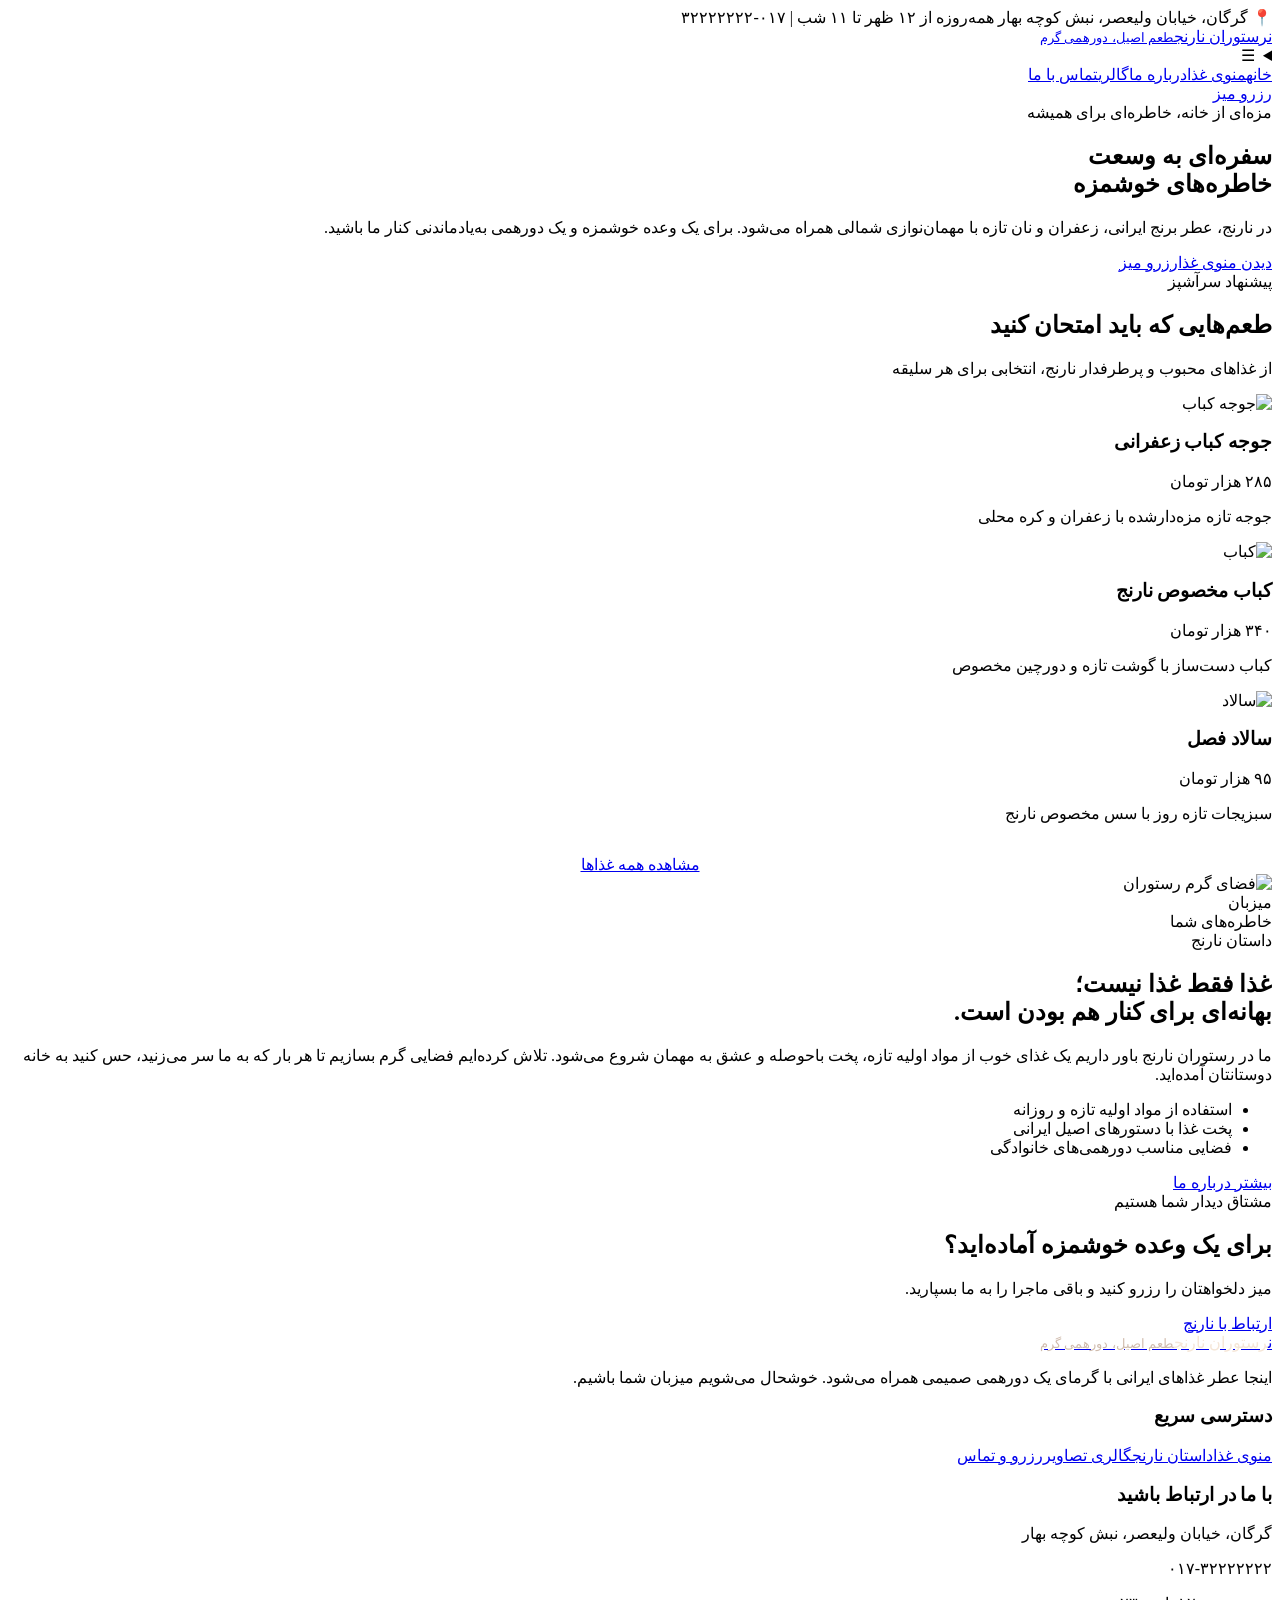
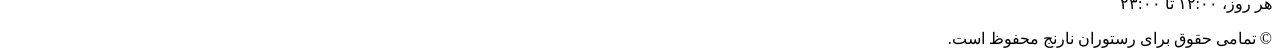
==== index.html @ c62c5a20 "Add files via upload" ====
<!DOCTYPE html>
<html lang="fa" dir="rtl">

<head>
    <meta charset="UTF-8">
    <meta name="viewport" content="width=device-width, initial-scale=1.0">
    <meta name="description" content="رستوران نارنج؛ تجربه‌ای خوش‌طعم از غذاهای ایرانی">
    <title>خانه | رستوران نارنج</title>
    <link rel="stylesheet" href="css/style.css">
</head>

<body>
    <div class="topline">
        <div class="container">
            <span>📍 گرگان، خیابان ولیعصر، نبش کوچه بهار</span>
            <span>همه‌روزه از ۱۲ ظهر تا ۱۱ شب |
                ۰۱۷-۳۲۲۲۲۲۲۲</span>
            </div>
    </div>
    <header>
        <div class="container nav">
            <a class="brand" href="index.html"><span class="brand-mark">ن</span><span>رستوران نارنج<small>طعم اصیل،
                        دورهمی گرم</small></span></a>
            <details class="mobile-menu">
                <summary>☰</summary>
                <nav class="nav-links">
                    <a href="index.html">خانه</a><a href="menu.html">منوی غذا</a><a href="about.html">درباره ما</a><a
                        href="gallery.html">گالری</a><a href="contact.html">تماس با ما</a>
                </nav>
            </details>
            <nav class="nav-links desktop-links"><a href="index.html">خانه</a><a href="menu.html">منوی غذا</a><a
                    href="about.html">درباره ما</a><a href="gallery.html">گالری</a><a href="contact.html">تماس با ما</a>
            </nav>
            <a class="nav-cta" href="contact.html">رزرو میز </a>
        </div>
    </header>

    <main>
        <section class="hero">
            <div class="container">
                <div class="hero-content"><span class="eyebrow">مزه‌ای از خانه، خاطره‌ای برای همیشه</span>
                    <h1>سفره‌ای به وسعت<br>خاطره‌های خوشمزه</h1>
                    <p>در نارنج، عطر برنج ایرانی، زعفران و نان تازه با مهمان‌نوازی شمالی همراه می‌شود. برای یک وعده
                        خوشمزه و یک دورهمی به‌یادماندنی کنار ما باشید.</p>
                    <div class="hero-actions"><a class="btn" href="menu.html">دیدن منوی غذا</a><a class="btn light"
                            href="contact.html">رزرو میز</a></div>
                </div>
            </div>
        </section>
        <section class="section">
            <div class="container">
                <div class="section-head"><span class="eyebrow">پیشنهاد سرآشپز</span>
                    <h2>طعم‌هایی که باید امتحان کنید</h2>
                    <p>از غذاهای محبوب و پرطرفدار نارنج، انتخابی برای هر سلیقه</p>
                </div>
                <div class="grid food-grid">
                    <article class="food-card"><img
                            src="https://images.unsplash.com/photo-1562967914-608f82629710?auto=format&fit=crop&w=700&q=80"
                            alt="جوجه کباب">
                        <div class="body">
                            <div class="food-title">
                                <h3>جوجه کباب زعفرانی</h3><span class="price">۲۸۵ هزار تومان</span>
                            </div>
                            <p>جوجه تازه مزه‌دارشده با زعفران و کره محلی</p>
                        </div>
                    </article>
                    <article class="food-card"><img
                            src="https://images.unsplash.com/photo-1544025162-d76694265947?auto=format&fit=crop&w=700&q=80"
                            alt="کباب">
                        <div class="body">
                            <div class="food-title">
                                <h3>کباب مخصوص نارنج</h3><span class="price">۳۴۰ هزار تومان</span>
                            </div>
                            <p>کباب دست‌ساز با گوشت تازه و دورچین مخصوص</p>
                        </div>
                    </article>
                    <article class="food-card"><img
                            src="https://images.unsplash.com/photo-1512621776951-a57141f2eefd?auto=format&fit=crop&w=700&q=80"
                            alt="سالاد">
                        <div class="body">
                            <div class="food-title">
                                <h3>سالاد فصل</h3><span class="price">۹۵ هزار تومان</span>
                            </div>
                            <p>سبزیجات تازه روز با سس مخصوص نارنج</p>
                        </div>
                    </article>
                </div>
                <div style="text-align:center;margin-top:32px"><a class="btn outline" href="menu.html">مشاهده همه
                        غذاها</a></div>
            </div>
        </section>
        <section class="section soft">
            <div class="container split">
                <div class="split-img"><img
                        src="https://images.unsplash.com/photo-1559339352-11d035aa65de?auto=format&fit=crop&w=900&q=85"
                        alt="فضای گرم رستوران">
                    <div class="stamp">میزبان<br>خاطره‌های شما</div>
                </div>
                <div class="split-copy"><span class="eyebrow">داستان نارنج</span>
                    <h2>غذا فقط غذا نیست؛<br>بهانه‌ای برای کنار هم بودن است.</h2>
                    <p>ما در رستوران نارنج باور داریم یک غذای خوب از مواد اولیه تازه، پخت باحوصله و عشق به مهمان شروع
                        می‌شود. تلاش کرده‌ایم فضایی گرم بسازیم تا هر بار که به ما سر می‌زنید، حس کنید به خانه دوستانتان
                        آمده‌اید.</p>
                    <ul class="ticks">
                        <li>استفاده از مواد اولیه تازه و روزانه</li>
                        <li>پخت غذا با دستورهای اصیل ایرانی</li>
                        <li>فضایی مناسب دورهمی‌های خانوادگی</li>
                    </ul><a class="btn" href="about.html">بیشتر درباره ما</a>
                </div>
            </div>
        </section>
        <section class="banner">
            <div class="container"><span class="eyebrow">مشتاق دیدار شما هستیم</span>
                <h2>برای یک وعده خوشمزه آماده‌اید؟</h2>
                <p>میز دلخواهتان را رزرو کنید و باقی ماجرا را به ما بسپارید.</p><a class="btn light"
                    href="contact.html">ارتباط با نارنج</a>
            </div>
        </section>
    </main>

    <footer>
        <div class="container">
            <div class="footer-grid">
                <div><a class="brand" href="index.html"><span class="brand-mark">ن</span><span
                            style="color:#f5e6d7">رستوران نارنج<small style="color:#d0bcae">طعم اصیل، دورهمی
                                گرم</small></span></a>
                    <p>اینجا عطر غذاهای ایرانی با گرمای یک دورهمی صمیمی همراه می‌شود. خوشحال می‌شویم میزبان شما باشیم.
                    </p>
                </div>
                <div>
                    <h3>دسترسی سریع</h3>
                    <div class="footer-links"><a href="menu.html">منوی غذا</a><a href="about.html">داستان نارنج</a><a
                            href="gallery.html">گالری تصاویر</a><a href="contact.html">رزرو و تماس</a></div>
                </div>
                <div>
                    <h3>با ما در ارتباط باشید</h3>
                    <p>گرگان، خیابان ولیعصر، نبش کوچه بهار</p>
                    <p>۰۱۷-۳۲۲۲۲۲۲۲</p>
                    <p>هر روز، ۱۲:۰۰ تا ۲۳:۰۰</p>
                </div>
            </div>
            <div class="copyright">© تمامی حقوق برای رستوران نارنج محفوظ است.</div>
        </div>
    </footer>
</body>

</html>
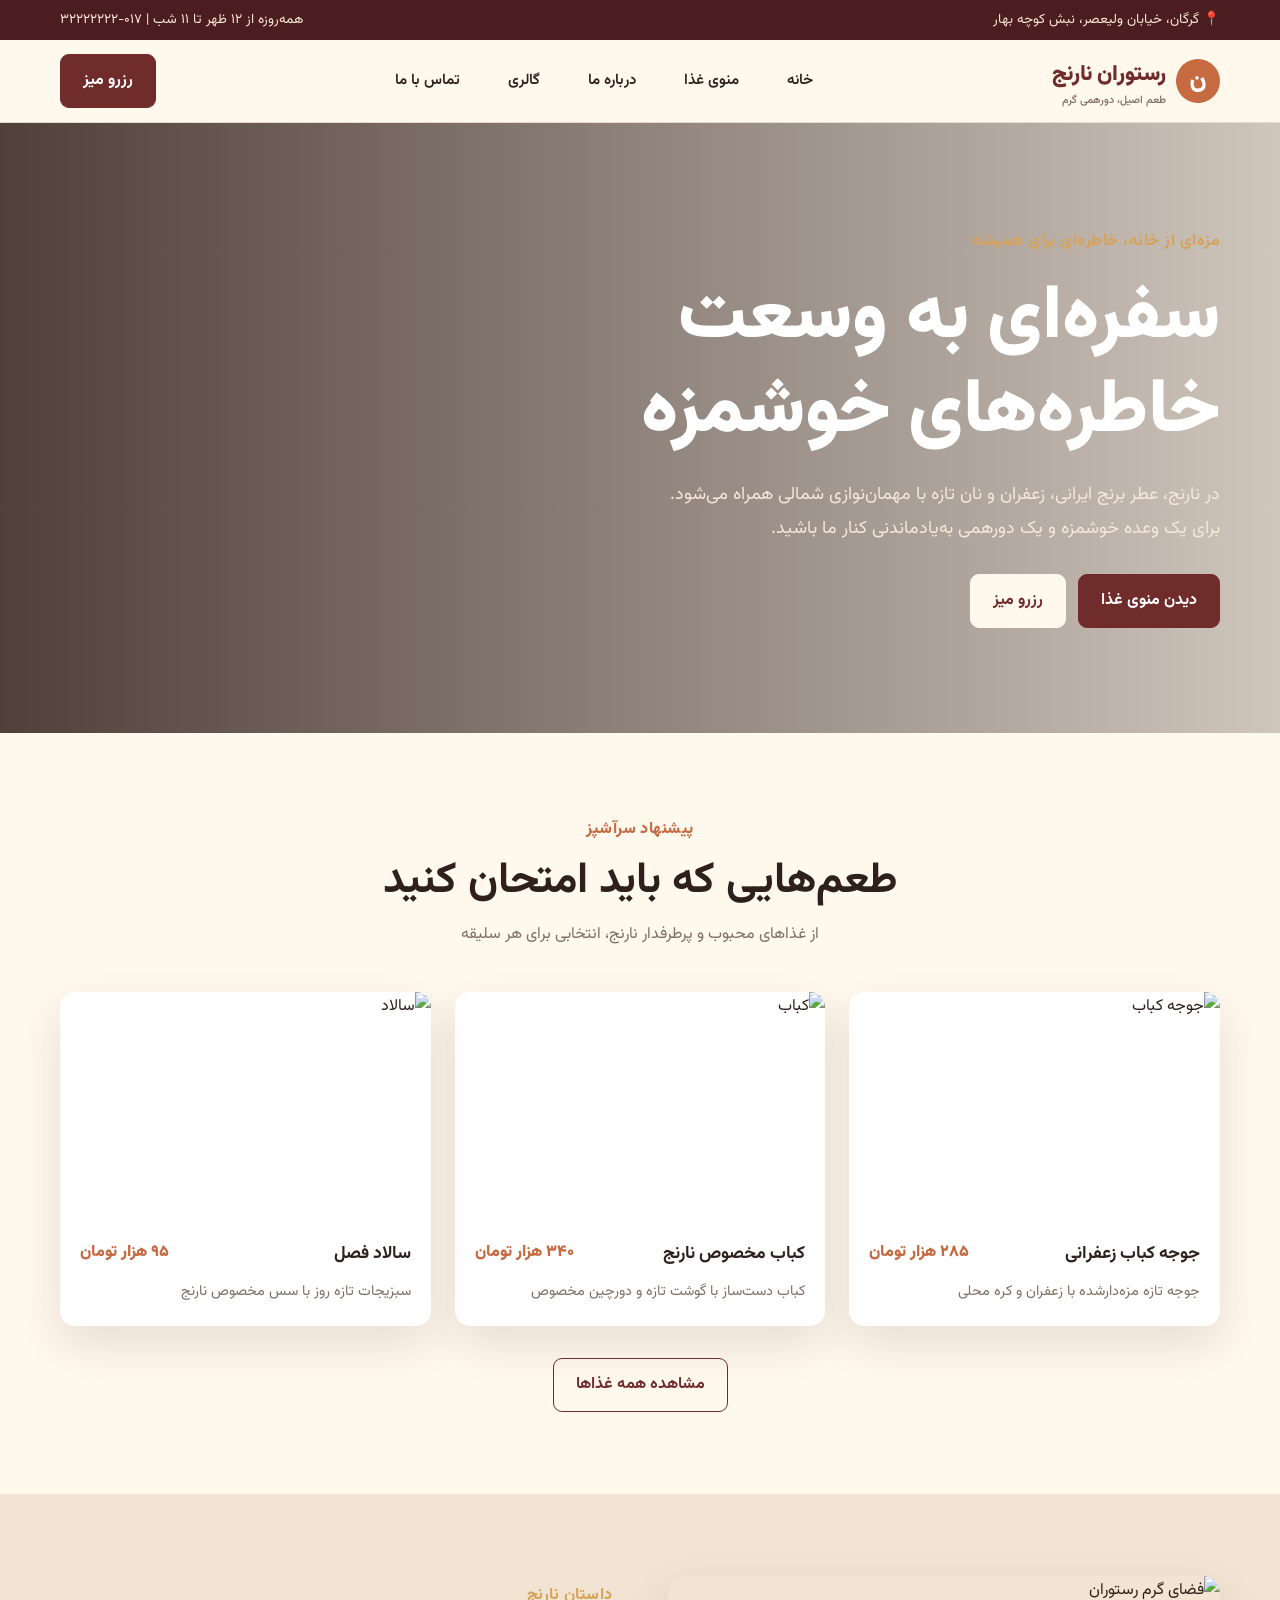
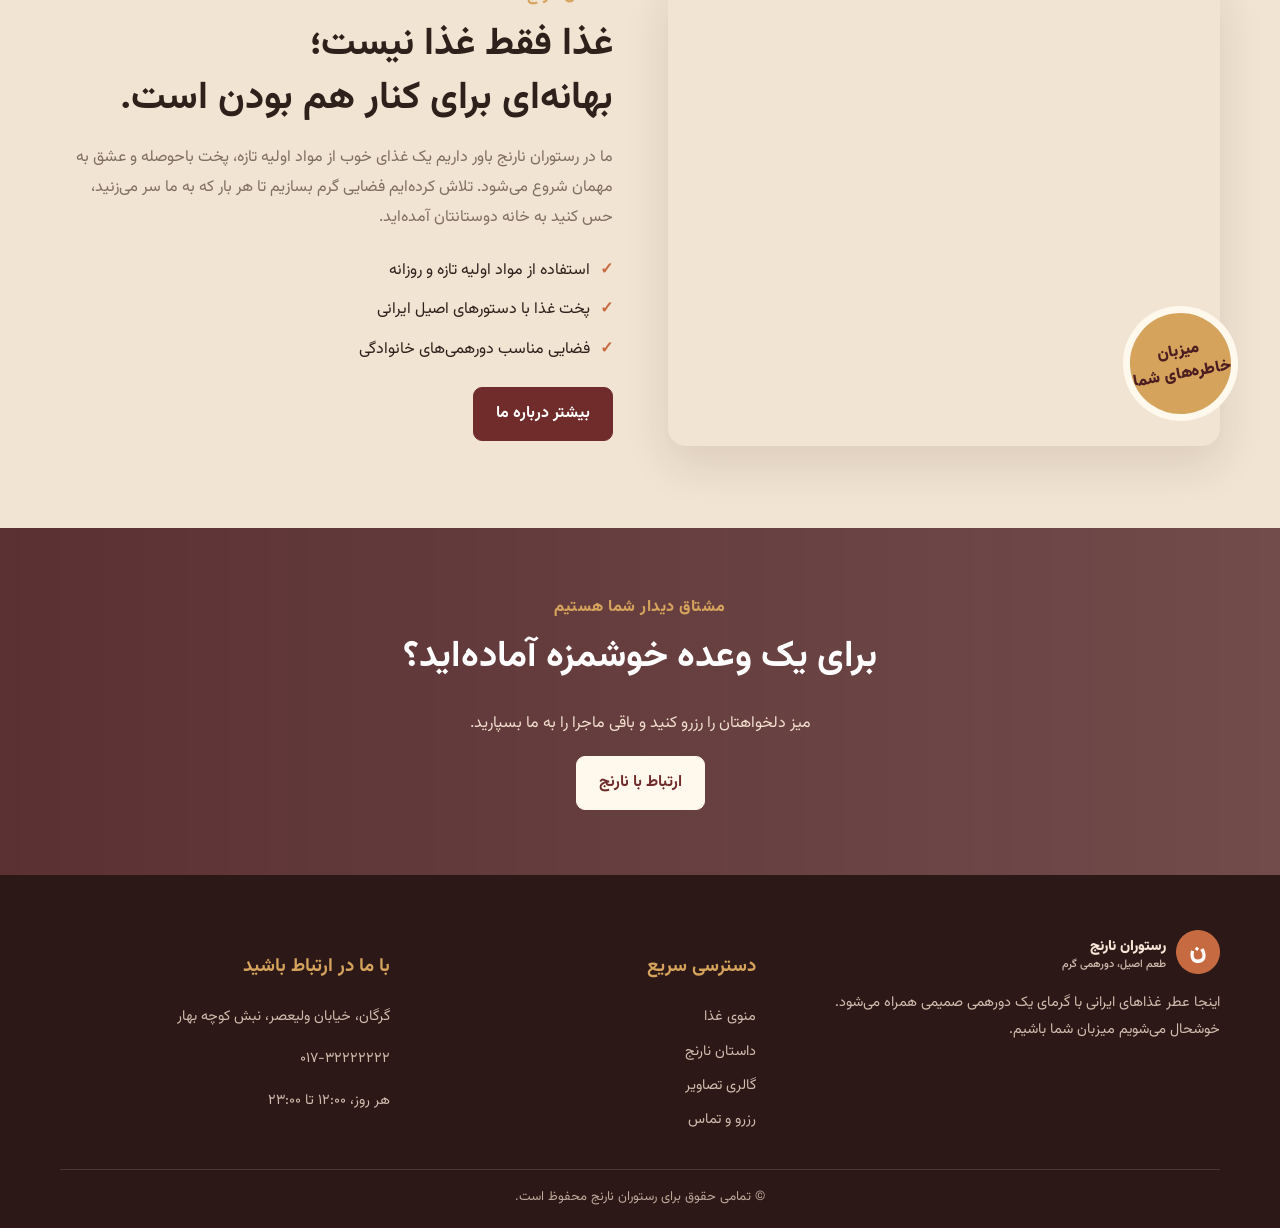
==== commit 8532ea29: "Update stylesheet link path in index.html" ====
--- a/index.html
+++ b/index.html
@@ -6,7 +6,7 @@
     <meta name="viewport" content="width=device-width, initial-scale=1.0">
     <meta name="description" content="رستوران نارنج؛ تجربه‌ای خوش‌طعم از غذاهای ایرانی">
     <title>خانه | رستوران نارنج</title>
-    <link rel="stylesheet" href="css/style.css">
+    <link rel="stylesheet" href="style.css">
 </head>
 
 <body>
@@ -144,4 +144,4 @@
     </footer>
 </body>
 
-</html>+</html>
--- a/style.css
+++ b/style.css
@@ -0,0 +1,686 @@
+@import url('https://fonts.googleapis.com/css2?family=Vazirmatn:wght@300;400;500;600;700;800;900&display=swap');
+
+:root {
+    --wine: #702b2b;
+    --wine2: #4b1d20;
+    --terracotta: #c66a42;
+    --gold: #d6a35d;
+    --cream: #fff8ed;
+    --sand: #f1e4d2;
+    --ink: #2e211c;
+    --muted: #806f63;
+    --white: #fff;
+    --shadow: 0 18px 45px rgba(67, 35, 24, .12)
+}
+
+* {
+    box-sizing: border-box
+}
+
+html {
+    scroll-behavior: smooth
+}
+
+body {
+    margin: 0;
+    background: var(--cream);
+    color: var(--ink);
+    font-family: "Vazirmatn", Tahoma, sans-serif;
+    line-height: 1.9
+}
+
+a {
+    color: inherit;
+    text-decoration: none
+}
+
+img {
+    display: block;
+    max-width: 100%;
+    object-fit: cover
+}
+
+button,
+input,
+textarea {
+    font: inherit
+}
+
+.container {
+    width: min(1160px, 92%);
+    margin: auto
+}
+
+.topline {
+    background: var(--wine2);
+    color: #f8e8d3;
+    font-size: .85rem;
+    padding: 7px 0
+}
+
+.topline .container {
+    display: flex;
+    justify-content: space-between;
+    gap: 16px;
+    flex-wrap: wrap
+}
+
+header {
+    position: sticky;
+    top: 0;
+    z-index: 20;
+    background: rgba(255, 248, 237, .96);
+    backdrop-filter: blur(0.1%);
+    border-bottom: 1px solid #ead9c5
+}
+
+.nav {
+    min-height: 82px;
+    display: flex;
+    align-items: center;
+    justify-content: space-between;
+    gap: 24px
+}
+
+.brand {
+    display: flex;
+    align-items: center;
+    gap: 10px;
+    font-weight: 900;
+    color: var(--wine);
+    font-size: 1.35rem
+}
+
+.brand-mark {
+    width: 44px;
+    height: 44px;
+    border-radius: 50% 50% 50% 50%;
+    background: var(--terracotta);
+    color: white;
+    display: grid;
+    place-items: center;
+    font-size: 1.5rem;
+    transform: rotate(-8deg)
+}
+
+.brand small {
+    display: block;
+    color: var(--muted);
+    font-size: .68rem;
+    font-weight: 500;
+    line-height: 1
+}
+
+.nav-links {
+    display: flex;
+    align-items: center;
+    gap: 24px;
+    font-weight: 600;
+    font-size: .94rem
+}
+
+.nav-links a {
+    padding: 8px 12px;
+    border-radius: 8px;
+    transition: .3s;
+}
+
+.nav-links a:hover {
+    color: var(--terracotta);
+    background: var(--sand);
+}
+
+.nav-cta,
+.btn {
+    display: inline-flex;
+    align-items: center;
+    justify-content: center;
+    gap: 8px;
+    background: var(--wine);
+    color: white;
+    padding: 11px 22px;
+    border-radius: 9px;
+    font-weight: 700;
+    border: 1px solid var(--wine);
+    transition: .25s;
+    cursor: pointer
+}
+
+.nav-cta:hover,
+.btn:hover {
+    background: var(--terracotta);
+    border-color: var(--terracotta);
+    transform: translateY(-3px);
+    box-shadow: 0 9px 20px #702b2b30
+}
+
+.btn.light {
+    background: var(--cream);
+    color: var(--wine);
+    border-color: var(--cream)
+}
+
+.btn.outline {
+    background: transparent;
+    color: var(--wine)
+}
+
+.mobile-menu {
+    display: none
+}
+
+.hero {
+    position: relative;
+    min-height: 610px;
+    display: flex;
+    align-items: center;
+    color: white;
+    background: linear-gradient(90deg, rgba(35, 18, 13, .80), rgba(35, 18, 13, .22)), url('https://images.unsplash.com/photo-1517248135467-4c7edcad34c4?auto=format&fit=crop&w=1900&q=85') center/cover
+}
+
+.hero-content {
+    max-width: 610px;
+    padding: 90px 0
+}
+
+.eyebrow {
+    color: var(--gold);
+    font-weight: 800;
+    letter-spacing: .03em
+}
+
+.hero h1 {
+    font-size: clamp(2.5rem, 6vw, 4.7rem);
+    line-height: 1.25;
+    margin: 14px 0 18px;
+    font-weight: 900
+}
+
+.hero p {
+    font-size: 1.12rem;
+    color: #f6e8d9;
+    max-width: 550px
+}
+
+.hero-actions {
+    display: flex;
+    gap: 12px;
+    flex-wrap: wrap;
+    margin-top: 28px
+}
+
+.section {
+    padding: 82px 0
+}
+
+.section.soft {
+    background: var(--sand)
+}
+
+.section.dark {
+    background: var(--wine2);
+    color: white
+}
+
+.section-head {
+    text-align: center;
+    max-width: 680px;
+    margin: 0 auto 42px
+}
+
+.section-head .eyebrow {
+    color: var(--terracotta)
+}
+
+.section-head h2 {
+    font-size: clamp(1.8rem, 4vw, 2.7rem);
+    line-height: 1.35;
+    margin: 8px 0
+}
+
+.section-head p {
+    color: var(--muted);
+    margin: 0
+}
+
+.dark .section-head p {
+    color: #d7c3b3
+}
+
+.dark .section-head .eyebrow {
+    color: var(--gold)
+}
+
+.grid {
+    display: grid;
+    gap: 24px
+}
+
+.food-grid {
+    grid-template-columns: repeat(3, 1fr)
+}
+
+.food-card {
+    background: white;
+    border-radius: 15px;
+    overflow: hidden;
+    box-shadow: var(--shadow);
+    transition: .3s
+}
+
+.food-card:hover {
+    transform: translateY(-8px);
+    box-shadow: 0 24px 50px #43231825
+}
+
+.food-card img {
+    height: 225px;
+    width: 100%;
+    transition: .5s
+}
+
+.food-card:hover img {
+    transform: scale(1.04)
+}
+
+.food-card .body {
+    padding: 20px
+}
+
+.food-title {
+    display: flex;
+    align-items: center;
+    justify-content: space-between;
+    gap: 10px
+}
+
+.food-title h3 {
+    margin: 0;
+    font-size: 1.1rem
+}
+
+.price {
+    color: var(--terracotta);
+    font-weight: 900;
+    white-space: nowrap
+}
+
+.food-card p {
+    color: var(--muted);
+    font-size: .9rem;
+    margin: 8px 0 0
+}
+
+.split {
+    display: grid;
+    grid-template-columns: 1fr 1fr;
+    gap: 55px;
+    align-items: center
+}
+
+.split-img {
+    position: relative
+}
+
+.split-img img {
+    height: 470px;
+    width: 100%;
+    border-radius: 18px;
+    box-shadow: var(--shadow)
+}
+
+.stamp {
+    position: absolute;
+    bottom: 25px;
+    right: -18px;
+    background: var(--gold);
+    color: var(--wine2);
+    border-radius: 50%;
+    width: 115px;
+    height: 115px;
+    display: grid;
+    place-items: center;
+    text-align: center;
+    font-weight: 900;
+    line-height: 1.4;
+    transform: rotate(-10deg);
+    border: 7px solid var(--cream)
+}
+
+.split-copy h2 {
+    font-size: 2.4rem;
+    line-height: 1.4;
+    margin: 8px 0 16px
+}
+
+.split-copy p {
+    color: var(--muted)
+}
+
+.ticks {
+    list-style: none;
+    padding: 0;
+    margin: 22px 0
+}
+
+.ticks li {
+    margin: 9px 0
+}
+
+.ticks li:before {
+    content: "✓";
+    color: var(--terracotta);
+    font-weight: 900;
+    margin-left: 10px
+}
+
+.banner {
+    padding: 65px 0;
+    background: linear-gradient(90deg, #4b1d20e8, #4b1d20c9), url('https://images.unsplash.com/photo-1414235077428-338989a2e8c0?auto=format&fit=crop&w=1600&q=80') center/cover;
+    color: white;
+    text-align: center
+}
+
+.banner h2 {
+    font-size: 2.3rem;
+    margin: 0 0 8px
+}
+
+.banner p {
+    color: #f2dfce
+}
+
+.page-hero {
+    padding: 75px 0;
+    background: linear-gradient(90deg, #4b1d20ed, #4b1d20a8), url('https://images.unsplash.com/photo-1559339352-11d035aa65de?auto=format&fit=crop&w=1600&q=80') center/cover;
+    color: white;
+    text-align: center
+}
+
+.page-hero h1 {
+    font-size: 2.8rem;
+    margin: 0
+}
+
+.page-hero p {
+    color: #f2dfce;
+    margin: 8px 0 0
+}
+
+.menu-category {
+    margin: 40px 0
+}
+
+.menu-category h2 {
+    color: var(--wine);
+    border-bottom: 2px solid #e8d4bd;
+    padding-bottom: 10px;
+    margin-bottom: 22px
+}
+
+.menu-list {
+    display: grid;
+    grid-template-columns: 1fr 1fr;
+    gap: 18px
+}
+
+.menu-item {
+    display: flex;
+    gap: 15px;
+    align-items: center;
+    background: white;
+    padding: 13px;
+    border-radius: 12px;
+    box-shadow: 0 6px 20px #4323180d
+}
+
+.menu-item img {
+    width: 105px;
+    height: 92px;
+    border-radius: 9px
+}
+
+.menu-item h3 {
+    font-size: 1rem;
+    margin: 0
+}
+
+.menu-item p {
+    font-size: .83rem;
+    color: var(--muted);
+    margin: 3px 0
+}
+
+.menu-item .price {
+    margin-right: auto
+}
+
+.gallery-grid {
+    display: grid;
+    grid-template-columns: repeat(3, 1fr);
+    grid-auto-rows: 230px;
+    gap: 15px
+}
+
+.gallery-grid img {
+    width: 100%;
+    height: 100%;
+    border-radius: 13px;
+    transition: .3s
+}
+
+.gallery-grid img:hover {
+    filter: brightness(.82);
+    transform: scale(.99)
+}
+
+.gallery-grid img:nth-child(2),
+.gallery-grid img:nth-child(5) {
+    grid-row: span 2
+}
+
+.contact-grid {
+    display: grid;
+    grid-template-columns: .85fr 1.15fr;
+    gap: 30px
+}
+
+.info-panel,
+.contact-form {
+    background: white;
+    border-radius: 16px;
+    padding: 30px;
+    box-shadow: var(--shadow)
+}
+
+.info-row {
+    margin: 18px 0
+}
+
+.info-row strong {
+    display: block;
+    color: var(--wine)
+}
+
+.contact-form label {
+    display: block;
+    font-weight: 700;
+    margin: 12px 0 5px
+}
+
+.contact-form input,
+.contact-form textarea {
+    width: 100%;
+    padding: 12px;
+    border: 1px solid #e3d4c3;
+    border-radius: 8px;
+    background: #fffcf7;
+    outline: none
+}
+
+.contact-form input:focus,
+.contact-form textarea:focus {
+    border-color: var(--terracotta);
+    box-shadow: 0 0 0 3px #c66a4220
+}
+
+.contact-form textarea {
+    min-height: 130px;
+    resize: vertical
+}
+
+footer {
+    background: #2c1917;
+    color: #f5e6d7;
+    padding: 55px 0 18px
+}
+
+.footer-grid {
+    display: grid;
+    grid-template-columns: 1.3fr 1fr 1fr;
+    gap: 35px
+}
+
+.footer-grid p,
+.footer-grid a {
+    color: #d0bcae;
+    font-size: .9rem
+}
+
+.footer-grid h3 {
+    color: var(--gold)
+}
+
+.footer-links {
+    display: grid;
+    gap: 7px
+}
+
+.copyright {
+    text-align: center;
+    border-top: 1px solid #ffffff20;
+    margin-top: 35px;
+    padding-top: 15px;
+    color: #bca89a;
+    font-size: .82rem
+}
+
+.badge {
+    display: inline-block;
+    background: #f7e6d4;
+    color: var(--wine);
+    padding: 4px 11px;
+    border-radius: 30px;
+    font-size: .78rem;
+    font-weight: 800
+}
+
+@media(max-width:850px) {
+    .nav-links {
+        gap: 13px;
+        font-size: .84rem
+    }
+
+    .food-grid {
+        grid-template-columns: repeat(2, 1fr)
+    }
+
+    .split {
+        gap: 30px
+    }
+
+    .gallery-grid {
+        grid-template-columns: repeat(2, 1fr)
+    }
+}
+
+@media(max-width:650px) {
+    .topline .container {
+        justify-content: center
+    }
+
+    .nav {
+        min-height: 70px
+    }
+
+    .nav-cta {
+        display: none
+    }
+
+    .mobile-menu {
+        display: block
+    }
+
+    .nav-links {
+        display: none;
+        position: absolute;
+        top: 70px;
+        right: 4%;
+        left: 4%;
+        background: var(--cream);
+        padding: 18px;
+        border-radius: 12px;
+        box-shadow: var(--shadow);
+        flex-direction: column;
+        align-items: stretch
+    }
+
+    .mobile-menu:focus-within .nav-links,
+    .mobile-menu:hover .nav-links {
+        display: flex
+    }
+
+    .mobile-menu summary {
+        list-style: none;
+        cursor: pointer;
+        font-size: 1.5rem;
+        color: var(--wine)
+    }
+
+    .mobile-menu summary::-webkit-details-marker {
+        display: none
+    }
+
+    .hero {
+        min-height: 560px
+    }
+
+    .hero-content {
+        padding: 70px 0
+    }
+
+    .section {
+        padding: 60px 0
+    }
+
+    .food-grid,
+    .split,
+    .menu-list,
+    .contact-grid,
+    .footer-grid {
+        grid-template-columns: 1fr
+    }
+
+    .split-img img {
+        height: 330px
+    }
+
+    .stamp {
+        right: 10px;
+        width: 95px;
+        height: 95px
+    }
+
+    .gallery-grid {
+        grid-template-columns: 1fr 1fr;
+        grid-auto-rows: 155px
+    }
+
+    .page-hero h1 {
+        font-size: 2.2rem
+    }
+
+    .banner h2 {
+        font-size: 1.8rem
+    }
+}
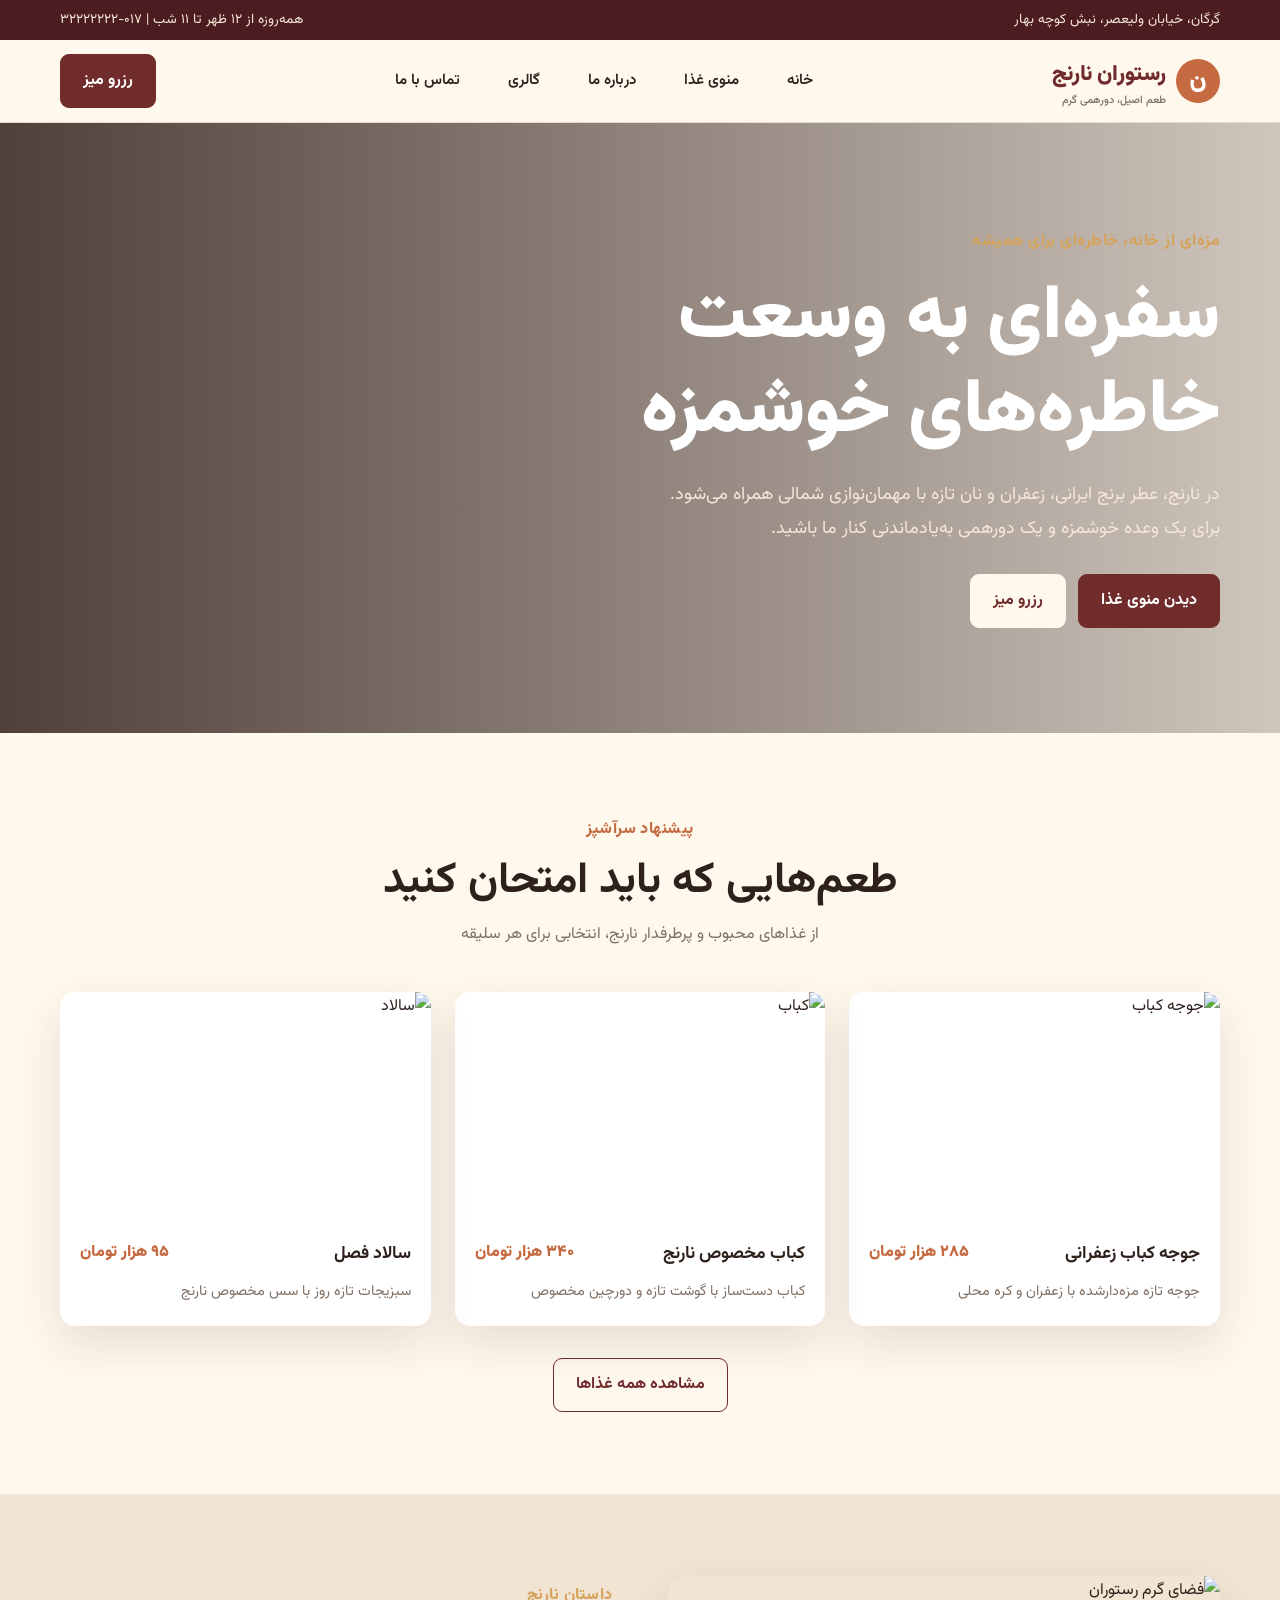
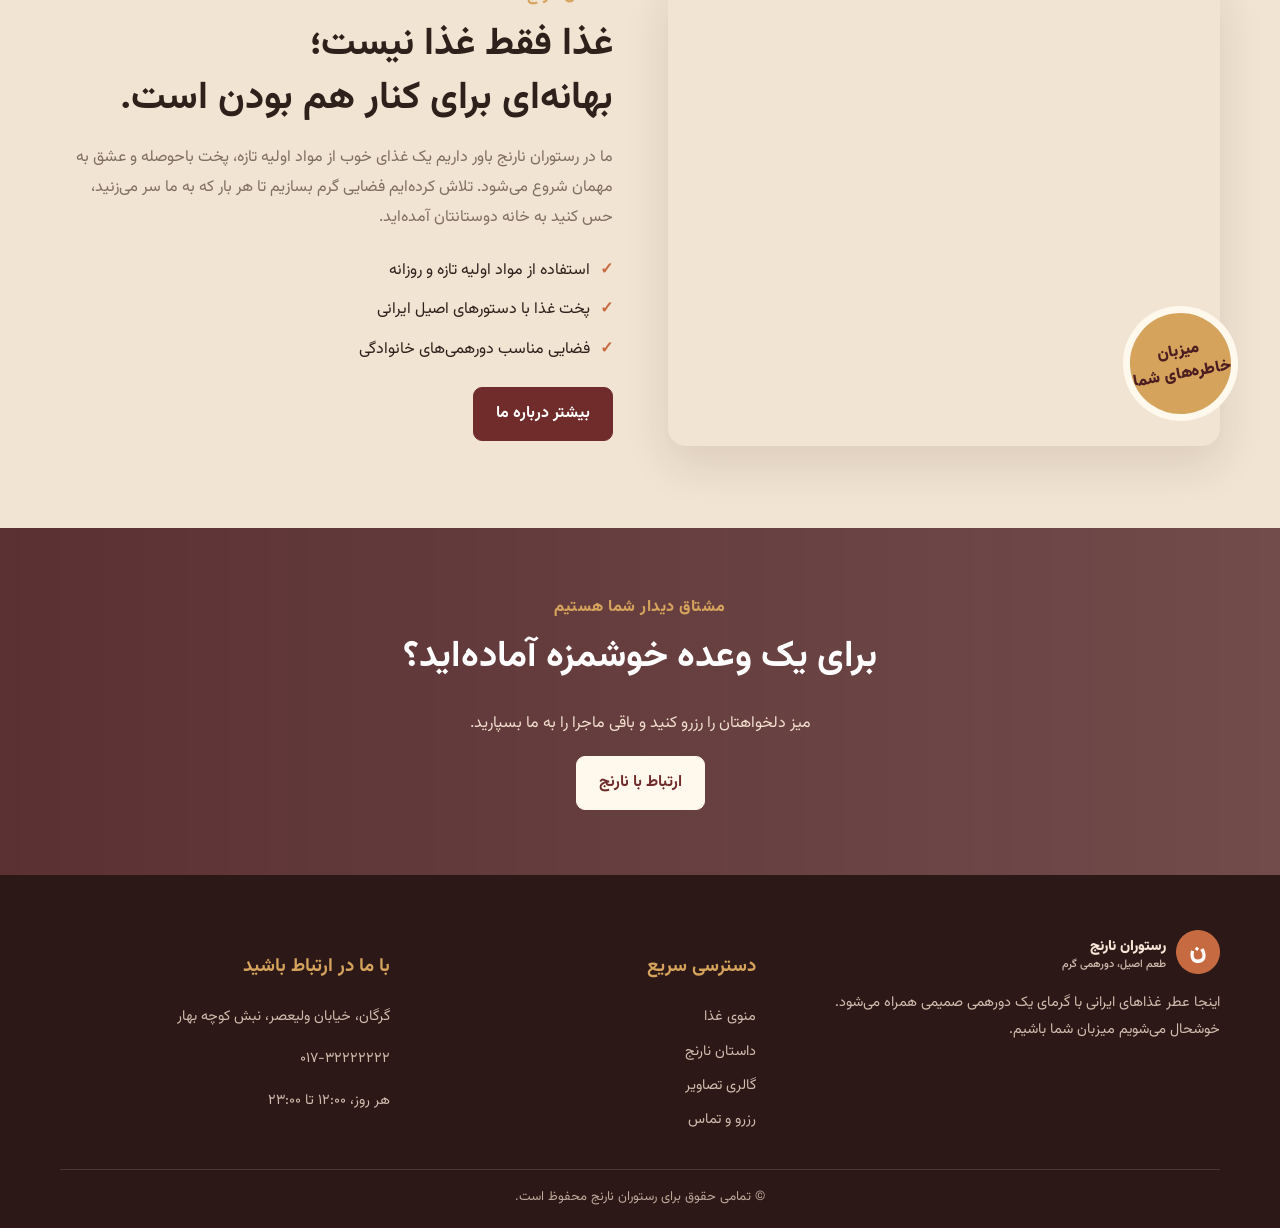
==== commit b5b1b1fb: "Update index.html" ====
--- a/index.html
+++ b/index.html
@@ -12,7 +12,7 @@
 <body>
     <div class="topline">
         <div class="container">
-            <span>📍 گرگان، خیابان ولیعصر، نبش کوچه بهار</span>
+            <span> گرگان، خیابان ولیعصر، نبش کوچه بهار</span>
             <span>همه‌روزه از ۱۲ ظهر تا ۱۱ شب |
                 ۰۱۷-۳۲۲۲۲۲۲۲</span>
             </div>
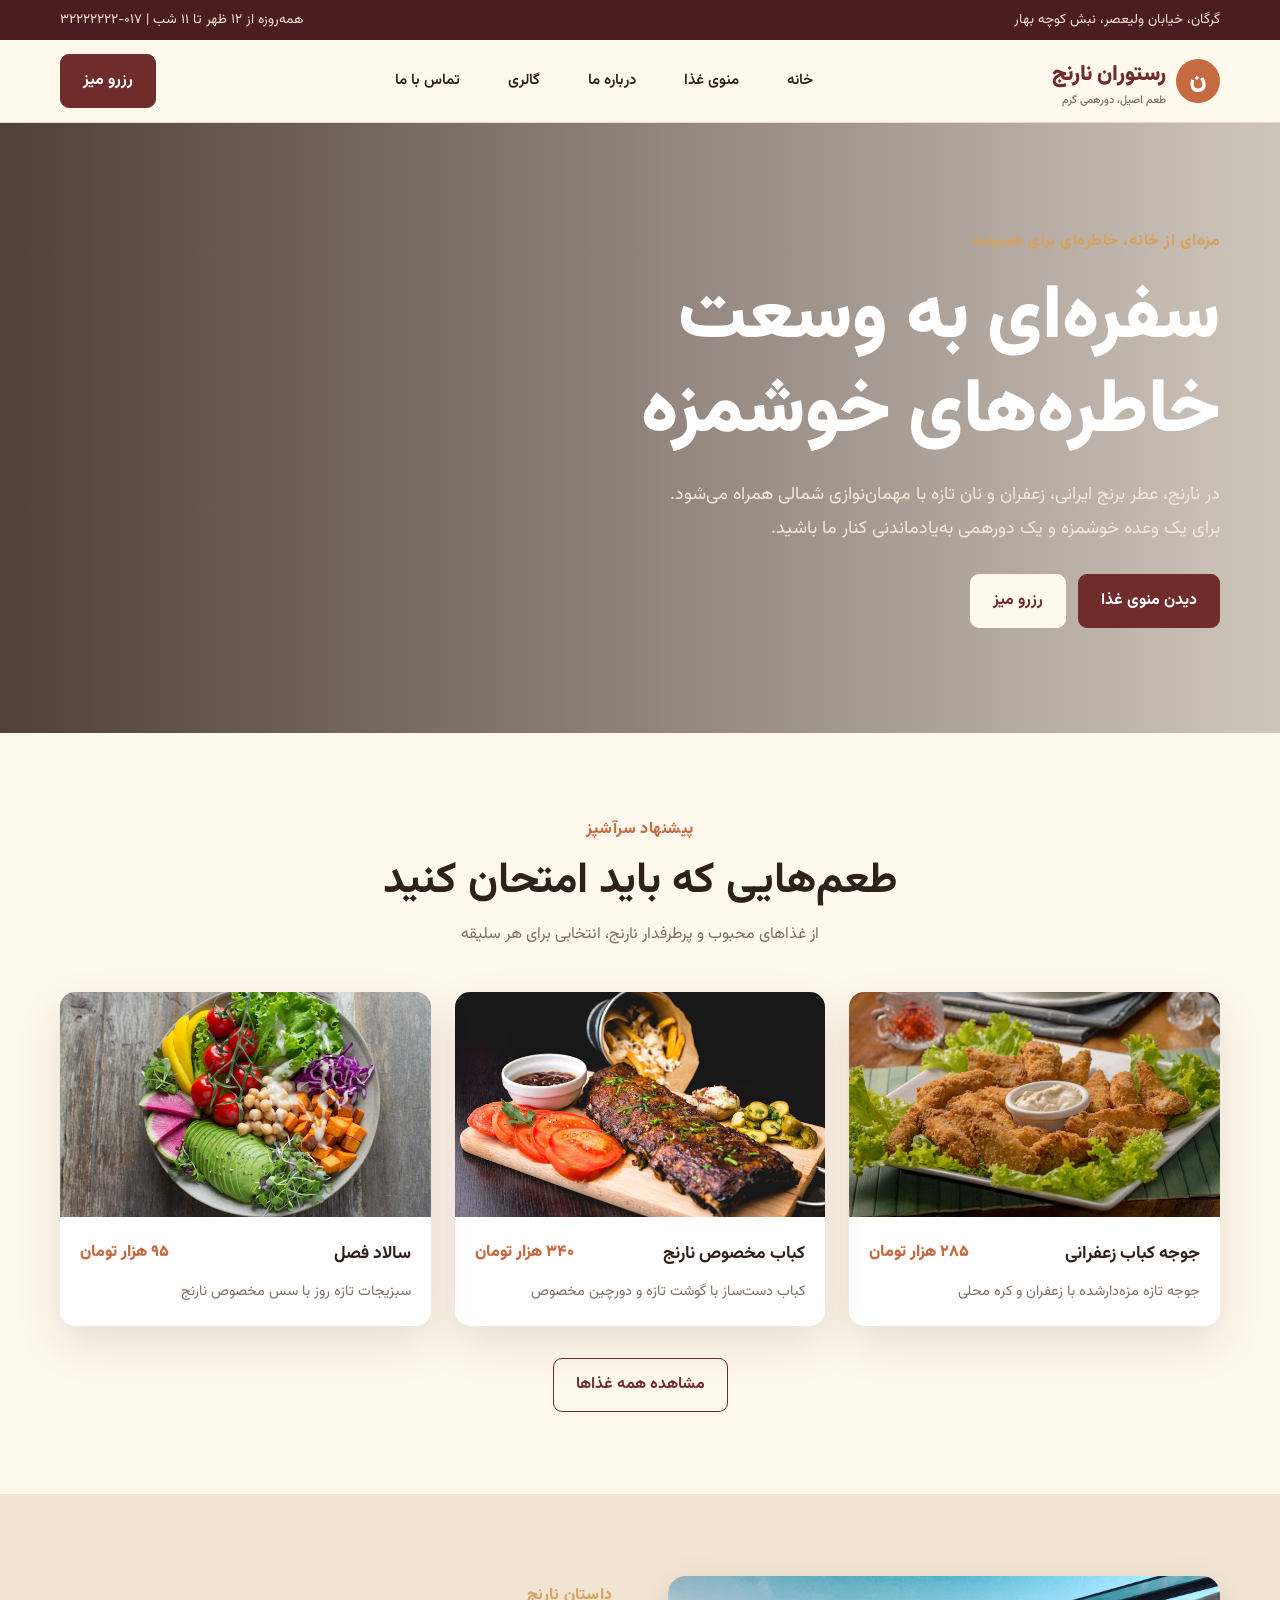
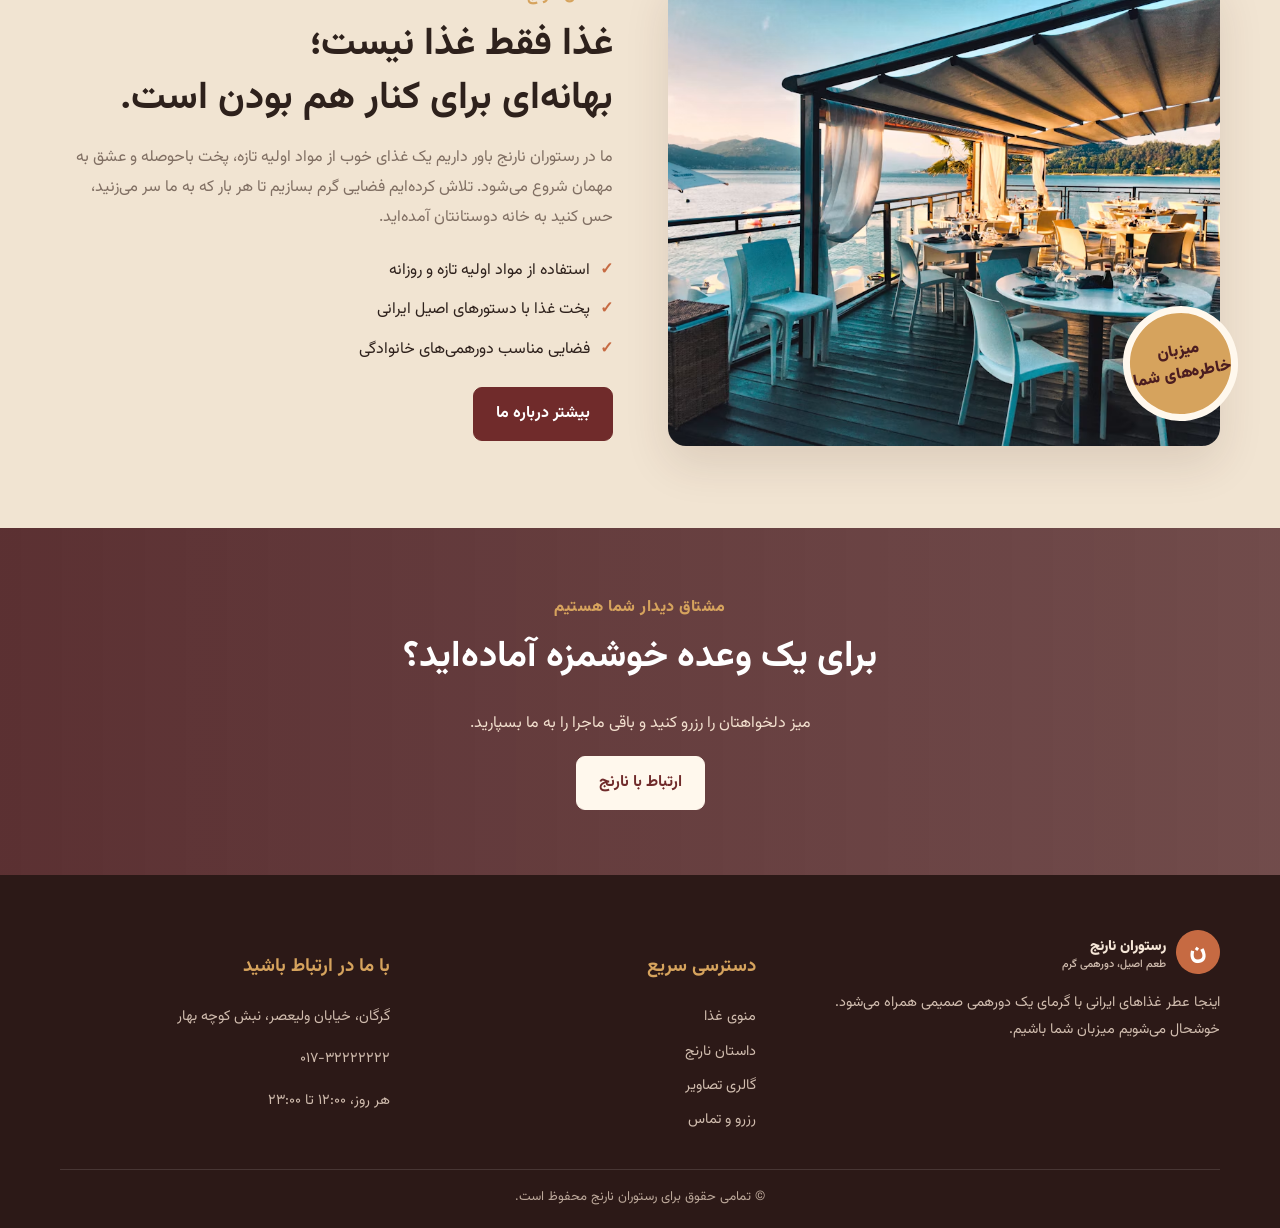
==== commit 04b4e74e: "Update index.html" ====
--- a/index.html
+++ b/index.html
@@ -55,7 +55,7 @@
                 </div>
                 <div class="grid food-grid">
                     <article class="food-card"><img
-                            src="https://images.unsplash.com/photo-1562967914-608f82629710?auto=format&fit=crop&w=700&q=80"
+                            src="2.jpg"
                             alt="جوجه کباب">
                         <div class="body">
                             <div class="food-title">
@@ -65,7 +65,7 @@
                         </div>
                     </article>
                     <article class="food-card"><img
-                            src="https://images.unsplash.com/photo-1544025162-d76694265947?auto=format&fit=crop&w=700&q=80"
+                            src="3.jpg"
                             alt="کباب">
                         <div class="body">
                             <div class="food-title">
@@ -75,7 +75,7 @@
                         </div>
                     </article>
                     <article class="food-card"><img
-                            src="https://images.unsplash.com/photo-1512621776951-a57141f2eefd?auto=format&fit=crop&w=700&q=80"
+                            src="4.jpg"
                             alt="سالاد">
                         <div class="body">
                             <div class="food-title">
@@ -92,7 +92,7 @@
         <section class="section soft">
             <div class="container split">
                 <div class="split-img"><img
-                        src="https://images.unsplash.com/photo-1559339352-11d035aa65de?auto=format&fit=crop&w=900&q=85"
+                        src="5.jpg"
                         alt="فضای گرم رستوران">
                     <div class="stamp">میزبان<br>خاطره‌های شما</div>
                 </div>
